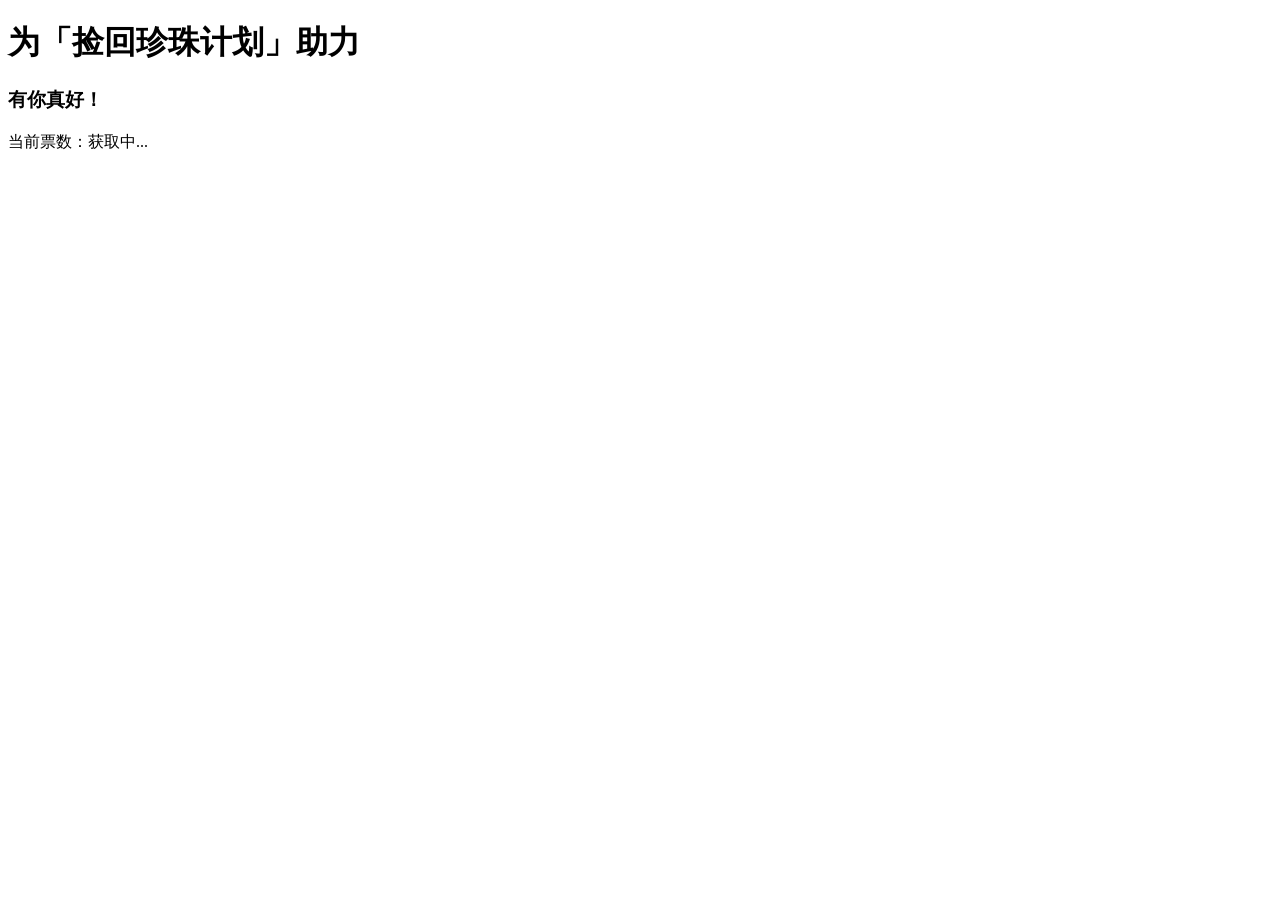
==== index.html @ 9e980c08 "Add files via upload" ====
<!DOCTYPE html>
<html lang="zh">

<head>
    <meta charset="UTF-8">
    <meta http-equiv="X-UA-Compatible" content="IE=edge">
    <script src="https://lf6-cdn-tos.bytecdntp.com/cdn/expire-1-M/jquery/3.6.0/jquery.min.js"
        type="application/javascript"></script>
    <meta name="viewport" content="width=device-width, initial-scale=1.0">
    <title>为「捡回珍珠计划」助力</title>
    <script type="text/javascript">
        window.onload = function () {
            $.ajax({
                url: "http://irm.sunlove-iread.com/index.php?s=Index/Activity/setAll",
                type: "POST",
                data: "id=1630&aid=23",
                headers: { 'Content-Type': 'application/x-www-form-urlencoded; charset=UTF-8' },
                success: function (res) {
                    if (res.status == 1) {
                        window.location.reload();
                        document.getElementById("haveYou").innerHTML = "错误出现，请稍后重试";
                    } else {
                        console.log(res);

                        document.getElementById("haveYou").innerHTML = res.msg;
                    }

                    $.ajax({
                        url: "http://irm.sunlove-iread.com/index.php?s=Index/Activity/getType&id=23",
                        type: "GET",
                        headers: { 'Content-Type': 'application/x-www-form-urlencoded; charset=UTF-8' },
                        success: function (res) {
                            if (res.status == 1) {
                                console.log(res);
                            }
                            else {
                                console.log(res);
                                console.log(res.body.list[9].list[4].vote);
                                document.getElementById("voteNum").innerHTML = res.body.list[9].list[4].vote;
                            }

                        }

                    })

                }
            })
        }
    </script>
</head>

<body>
    <h1>为「捡回珍珠计划」助力</h1>
    <h3 id="haveYou">有你真好！</h3>
    <p>当前票数：<span id="voteNum">获取中...</span></p>
</body>

</html>
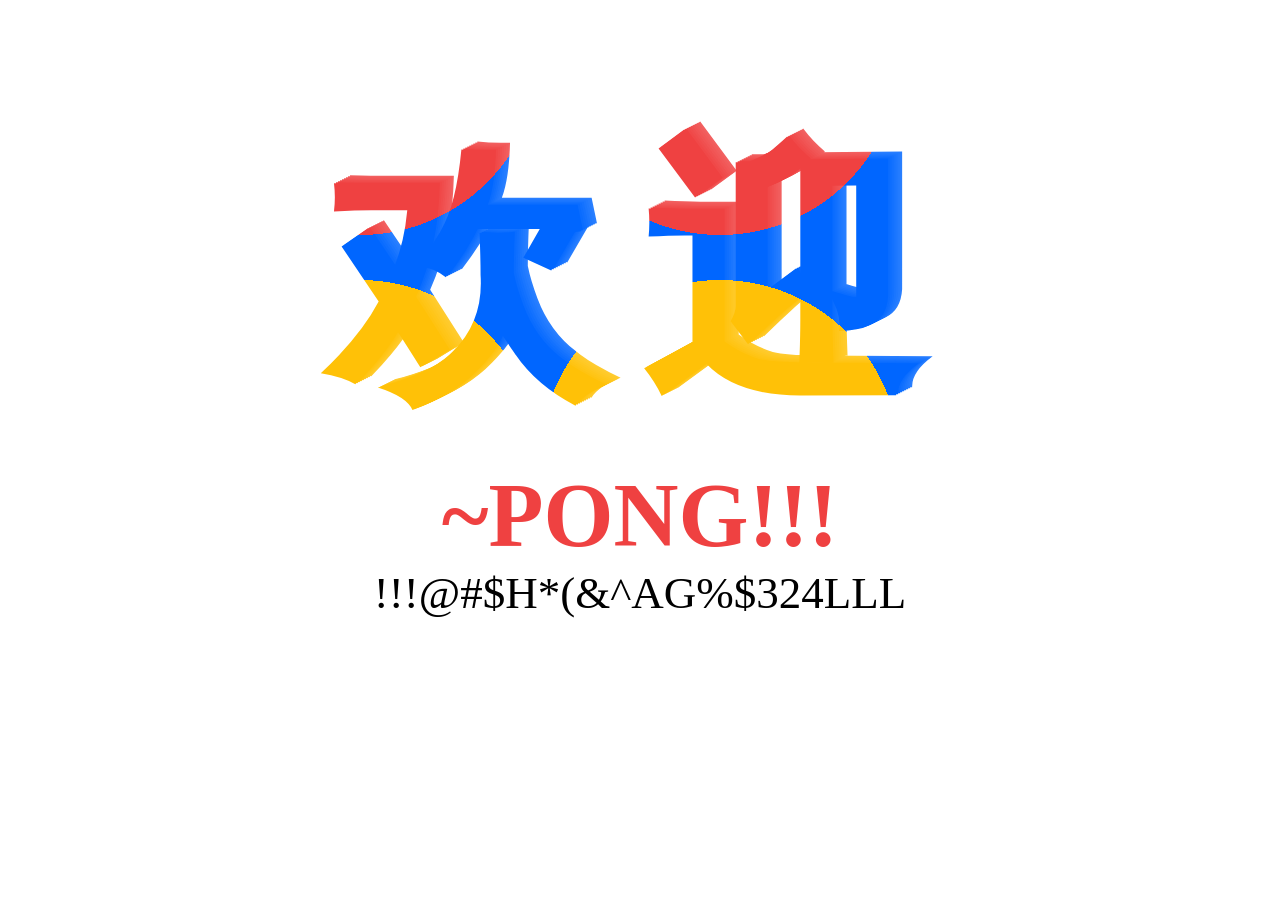
==== commit 3568ba20: "Update index.html" ====
--- a/index.html
+++ b/index.html
@@ -1,58 +1,82 @@
 <!DOCTYPE html>
-<html lang="zh">
+<html lang="en">
 
 <head>
     <meta charset="UTF-8">
-    <meta http-equiv="X-UA-Compatible" content="IE=edge">
-    <script src="https://lf6-cdn-tos.bytecdntp.com/cdn/expire-1-M/jquery/3.6.0/jquery.min.js"
-        type="application/javascript"></script>
-    <meta name="viewport" content="width=device-width, initial-scale=1.0">
-    <title>为「捡回珍珠计划」助力</title>
-    <script type="text/javascript">
-        window.onload = function () {
-            $.ajax({
-                url: "http://irm.sunlove-iread.com/index.php?s=Index/Activity/setAll",
-                type: "POST",
-                data: "id=1630&aid=23",
-                headers: { 'Content-Type': 'application/x-www-form-urlencoded; charset=UTF-8' },
-                success: function (res) {
-                    if (res.status == 1) {
-                        window.location.reload();
-                        document.getElementById("haveYou").innerHTML = "错误出现，请稍后重试";
-                    } else {
-                        console.log(res);
+    <title>IT WORKS!!!</title>
+    <style>
+        body {
+            margin: 0;
+            padding: 0;
+            display: -webkit-box;
+            display: flex;
+            -webkit-box-orient: horizontal;
+            -webkit-box-direction: normal;
+            flex-flow: row wrap;
+            align-content: center;
+            -webkit-box-pack: center;
+            justify-content: center;
+        }
+        
+        div {
+            width: 100%;
+            text-align: center;
+        }
+        
+        .effect {
+            margin: 100px 0 0 0;
+            background: #fff;
+            position: relative;
+            font: 900 30vmin 'Consolas';
+            letter-spacing: 5vmin;
+            text-shadow: 2px -1px 0 #000, 4px -2px 0 #0a0a0a, 6px -3px 0 #0f0f0f, 8px -4px 0 #141414, 10px -5px 0 #1a1a1a, 12px -6px 0 #1f1f1f, 14px -7px 0 #242424, 16px -8px 0 #292929;
+        }
+        
+        .effect::before {
+            background-color: #06F;
+            background-image: radial-gradient(closest-side at 50% 50%, #ffc107 100%, rgba(0, 0, 0, 0)), radial-gradient(closest-side at 50% 50%, #EF4141 100%, rgba(0, 0, 0, 0));
+            background-repeat: repeat-x;
+            background-size: 40vmin 40vmin;
+            background-position: -100vmin 20vmin, 100vmin -25vmin;
+            width: 100%;
+            height: 100%;
+            mix-blend-mode: screen;
+            -webkit-animation: moving 10s linear infinite both;
+            animation: moving 10s linear infinite both;
+            display: block;
+            position: absolute;
+            content: "";
+        }
+        
+        @-webkit-keyframes moving {
+            to {
+                background-position: 100vmin 20vmin, -100vmin -25vmin;
+            }
+        }
+        
+        @keyframes moving {
+            to {
+                background-position: 100vmin 20vmin, -100vmin -25vmin;
+            }
+        }
+        
+        .text {
+            padding: 0 1vmin;
+            font: 400 5vmin "Courgette";
+        }
+        
+        .text span {
+            font-weight: bold;
+            color: #EF4141;
+            font-size: 10vmin;
+        }
+    </style>
 
-                        document.getElementById("haveYou").innerHTML = res.msg;
-                    }
-
-                    $.ajax({
-                        url: "http://irm.sunlove-iread.com/index.php?s=Index/Activity/getType&id=23",
-                        type: "GET",
-                        headers: { 'Content-Type': 'application/x-www-form-urlencoded; charset=UTF-8' },
-                        success: function (res) {
-                            if (res.status == 1) {
-                                console.log(res);
-                            }
-                            else {
-                                console.log(res);
-                                console.log(res.body.list[9].list[4].vote);
-                                document.getElementById("voteNum").innerHTML = res.body.list[9].list[4].vote;
-                            }
-
-                        }
-
-                    })
-
-                }
-            })
-        }
-    </script>
 </head>
 
 <body>
-    <h1>为「捡回珍珠计划」助力</h1>
-    <h3 id="haveYou">有你真好！</h3>
-    <p>当前票数：<span id="voteNum">获取中...</span></p>
+    <div class="effect">欢迎</div>
+    <div class="text"><span>~PONG!!!</span><br>!!!@#$H*(&^AG%$324LLL</div>
 </body>
 
-</html>+</html>
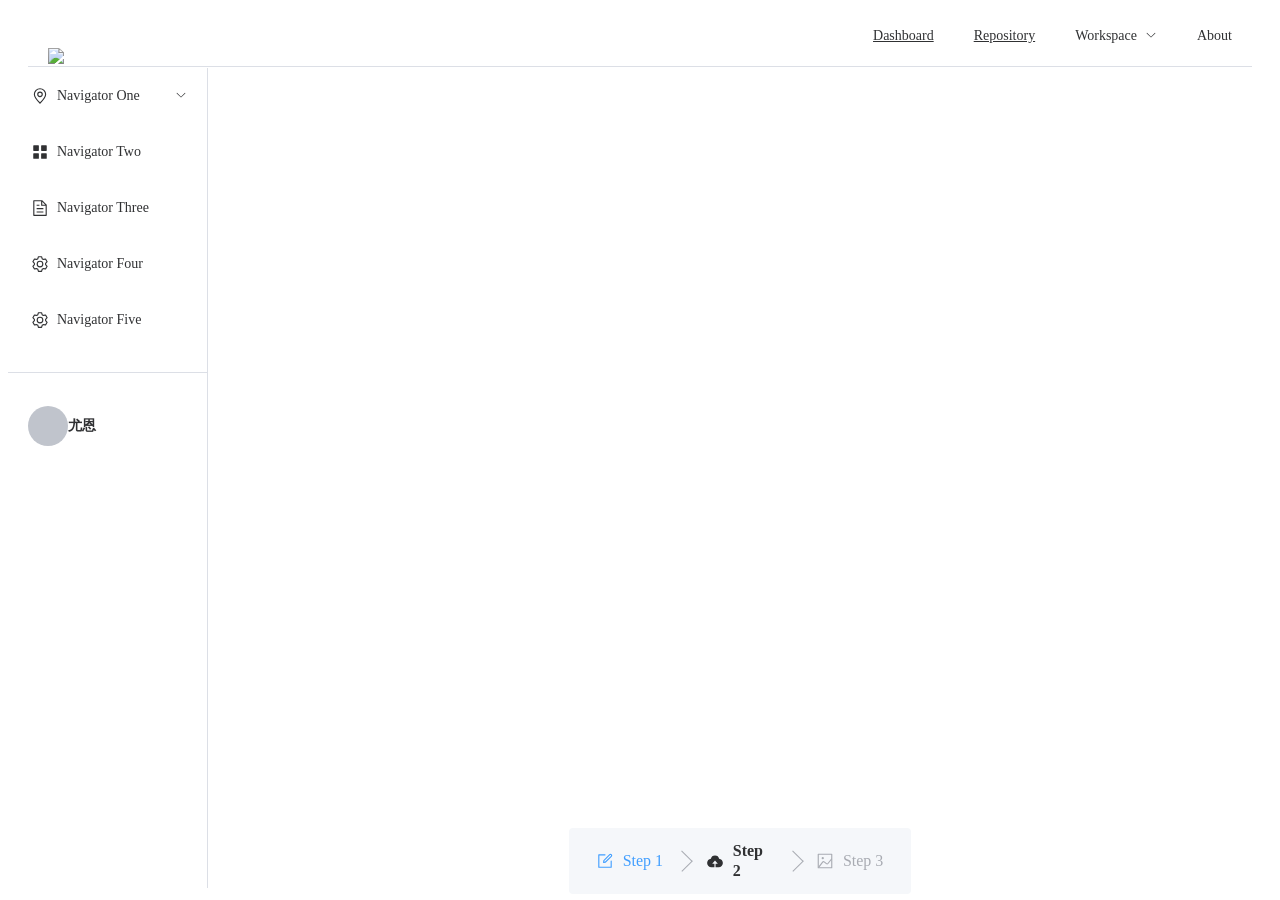
==== commit acdf36d4: "Add files via upload" ====
--- a/index.html
+++ b/index.html
@@ -1,82 +1 @@
-<!DOCTYPE html>
-<html lang="en">
-
-<head>
-    <meta charset="UTF-8">
-    <title>IT WORKS!!!</title>
-    <style>
-        body {
-            margin: 0;
-            padding: 0;
-            display: -webkit-box;
-            display: flex;
-            -webkit-box-orient: horizontal;
-            -webkit-box-direction: normal;
-            flex-flow: row wrap;
-            align-content: center;
-            -webkit-box-pack: center;
-            justify-content: center;
-        }
-        
-        div {
-            width: 100%;
-            text-align: center;
-        }
-        
-        .effect {
-            margin: 100px 0 0 0;
-            background: #fff;
-            position: relative;
-            font: 900 30vmin 'Consolas';
-            letter-spacing: 5vmin;
-            text-shadow: 2px -1px 0 #000, 4px -2px 0 #0a0a0a, 6px -3px 0 #0f0f0f, 8px -4px 0 #141414, 10px -5px 0 #1a1a1a, 12px -6px 0 #1f1f1f, 14px -7px 0 #242424, 16px -8px 0 #292929;
-        }
-        
-        .effect::before {
-            background-color: #06F;
-            background-image: radial-gradient(closest-side at 50% 50%, #ffc107 100%, rgba(0, 0, 0, 0)), radial-gradient(closest-side at 50% 50%, #EF4141 100%, rgba(0, 0, 0, 0));
-            background-repeat: repeat-x;
-            background-size: 40vmin 40vmin;
-            background-position: -100vmin 20vmin, 100vmin -25vmin;
-            width: 100%;
-            height: 100%;
-            mix-blend-mode: screen;
-            -webkit-animation: moving 10s linear infinite both;
-            animation: moving 10s linear infinite both;
-            display: block;
-            position: absolute;
-            content: "";
-        }
-        
-        @-webkit-keyframes moving {
-            to {
-                background-position: 100vmin 20vmin, -100vmin -25vmin;
-            }
-        }
-        
-        @keyframes moving {
-            to {
-                background-position: 100vmin 20vmin, -100vmin -25vmin;
-            }
-        }
-        
-        .text {
-            padding: 0 1vmin;
-            font: 400 5vmin "Courgette";
-        }
-        
-        .text span {
-            font-weight: bold;
-            color: #EF4141;
-            font-size: 10vmin;
-        }
-    </style>
-
-</head>
-
-<body>
-    <div class="effect">欢迎</div>
-    <div class="text"><span>~PONG!!!</span><br>!!!@#$H*(&^AG%$324LLL</div>
-</body>
-
-</html>
+<!doctype html><html lang=""><head><meta charset="utf-8"><meta http-equiv="X-UA-Compatible" content="IE=edge"><meta name="viewport" content="width=device-width,initial-scale=1"><link rel="icon" href="/favicon.ico"><title>spring_vue</title><script defer="defer" src="/js/chunk-vendors.d02e8077.js"></script><script defer="defer" src="/js/app.21daff63.js"></script><link href="/css/chunk-vendors.457c6cf1.css" rel="stylesheet"><link href="/css/app.b27c7a2b.css" rel="stylesheet"></head><body><noscript><strong>We're sorry but spring_vue doesn't work properly without JavaScript enabled. Please enable it to continue.</strong></noscript><div id="app"></div></body></html>
--- a/css/app.b27c7a2b.css
+++ b/css/app.b27c7a2b.css
@@ -0,0 +1 @@
+.flex-grow[data-v-1e0aca53]{flex-grow:1}.pagination{margin:5px}.a{text-decoration:none}.el-aside{width:200px}
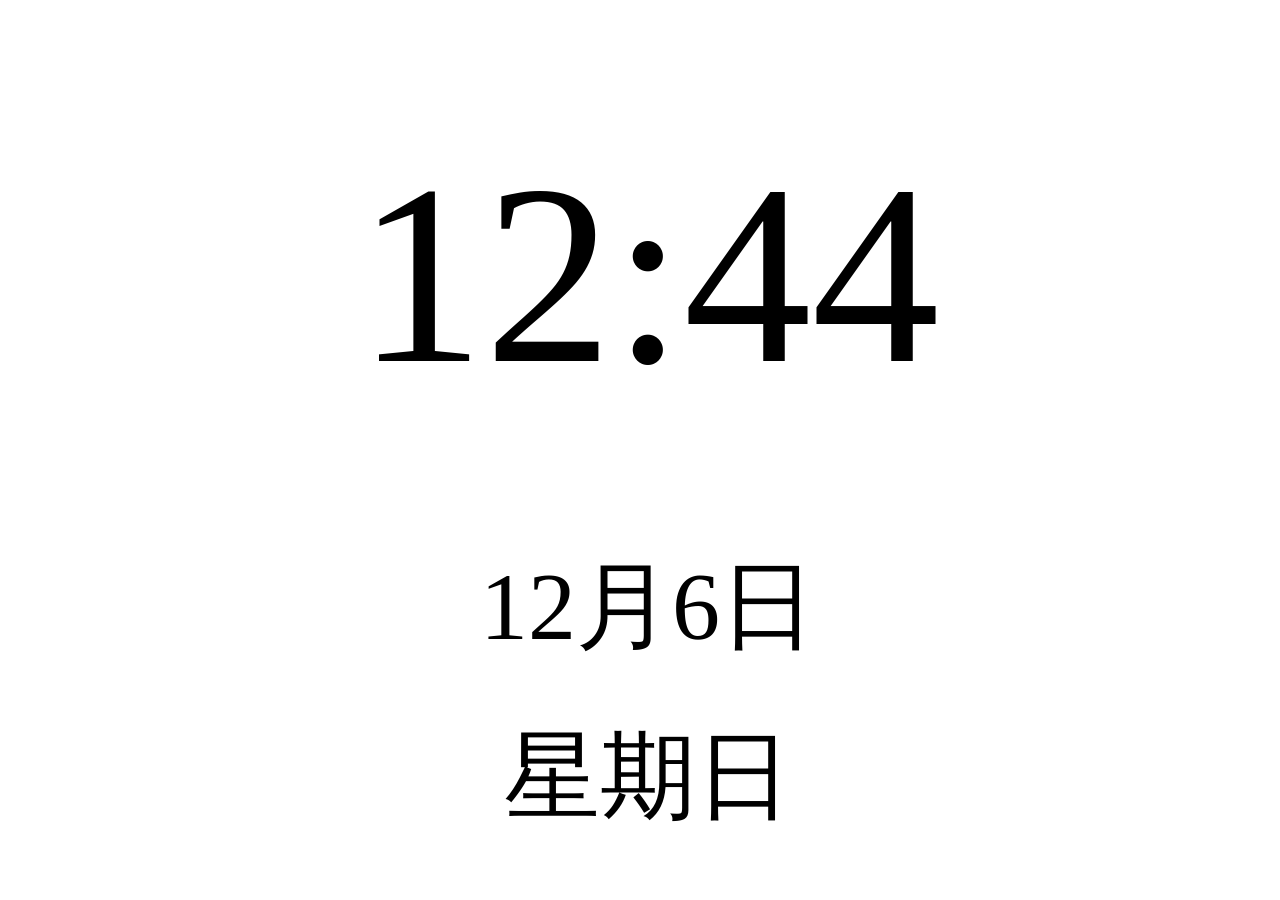
==== commit d332b39c: "Add files via upload" ====
--- a/index.html
+++ b/index.html
@@ -1 +1,80 @@
-<!doctype html><html lang=""><head><meta charset="utf-8"><meta http-equiv="X-UA-Compatible" content="IE=edge"><meta name="viewport" content="width=device-width,initial-scale=1"><link rel="icon" href="/favicon.ico"><title>spring_vue</title><script defer="defer" src="/js/chunk-vendors.d02e8077.js"></script><script defer="defer" src="/js/app.21daff63.js"></script><link href="/css/chunk-vendors.457c6cf1.css" rel="stylesheet"><link href="/css/app.b27c7a2b.css" rel="stylesheet"></head><body><noscript><strong>We're sorry but spring_vue doesn't work properly without JavaScript enabled. Please enable it to continue.</strong></noscript><div id="app"></div></body></html>+<!DOCTYPE html>
+<html>
+
+<head>
+    <meta http-equiv="Content-Type" content="text/html; charset=UTF-8">
+
+    <title>Clock</title>
+
+    <style>
+        body {
+            color: #000000;
+            background-color: #ffffff;
+        }
+        
+        .page {
+            position: fixed;
+            width: 100%;
+            height: 100%;
+        }
+        
+        .time_container,
+        .date_container {
+            width: 100%;
+            margin: auto;
+            text-align: center;
+        }
+        
+        .time_container {
+            top: 0;
+            height: 55%;
+        }
+        
+        .time {
+            padding-top: 120px;
+            font-size: 16rem;
+        }
+        
+        .date {
+            padding-top: 40px;
+            font-size: 6rem;
+        }
+    </style>
+</head>
+
+<body>
+    <div class="page">
+        <div class="time_container">
+            <div class="time" id="time"></div>
+        </div>
+
+        <div class="date_container">
+            <div class="date" id="date"></div>
+            <div class="date" id="week"></div>
+        </div>
+    </div>
+
+
+    <script>
+        function update() {
+            var date = new Date()
+            var utc8DiffMinutes = date.getTimezoneOffset() + 480
+            date.setMinutes(date.getMinutes() + utc8DiffMinutes)
+
+            var timeString = date.getHours() + ':' + ('0' + date.getMinutes()).slice(-2)
+            var dateString = (date.getMonth() + 1) + '月' + date.getDate() + '日'
+            var weekList = ['日', '一', '二', '三', '四', '五', '六']
+            var weekString = '星期' + weekList[date.getDay()]
+
+            document.getElementById("time").innerHTML = timeString
+            document.getElementById("date").innerHTML = dateString
+            document.getElementById("week").innerHTML = weekString
+        }
+
+        update()
+        setInterval("update()", 60 * 1000)
+    </script>
+
+</body>
+
+</html>
